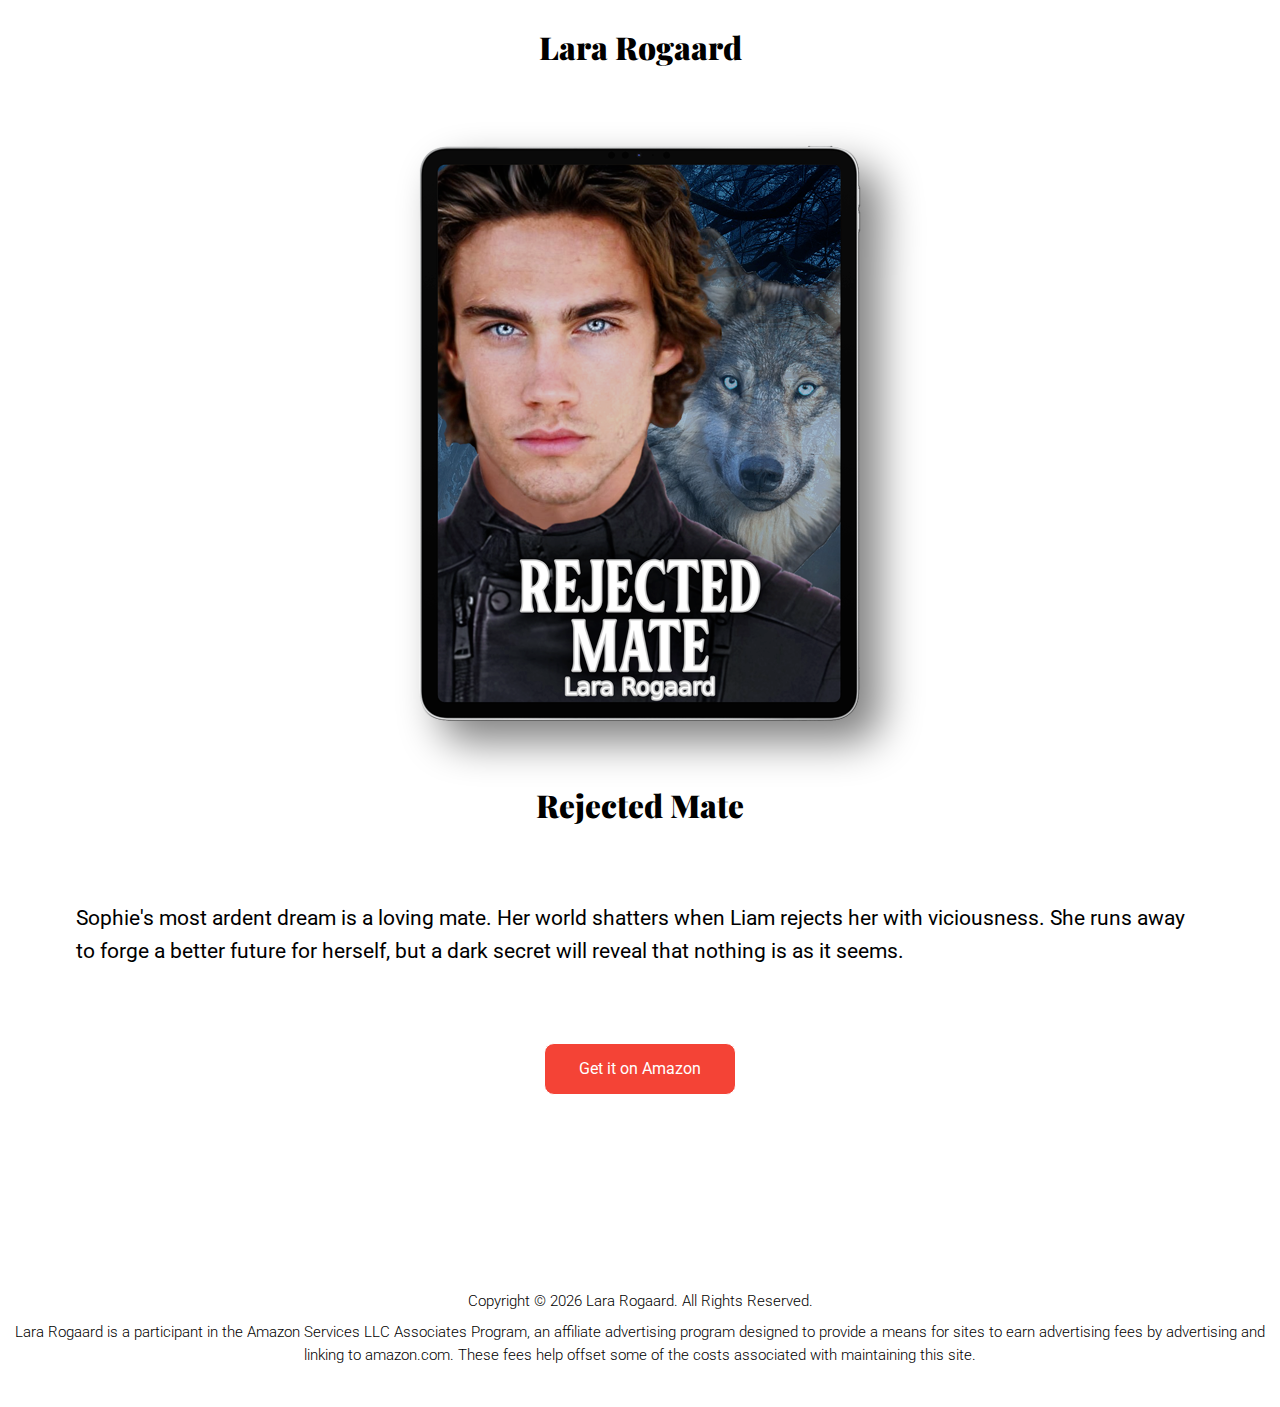
==== index.html @ 70e8990d "Add files via upload" ====
<!DOCTYPE html>
 <html lang="en">
 <head>
   <meta charset="UTF-8">
   <meta name="viewport" content="width=device-width, initial-scale=1.0">
   <title>Lara Rogaard Author</title>
   <link rel="preconnect" href="https://fonts.gstatic.com">
   <link
     href="https://fonts.googleapis.com/css2?family=Playfair+Display:wght@900&family=Roboto:wght@300;400&display=swap"
     rel="stylesheet">
   <link rel="stylesheet" href="css/main.css">
 </head>

 <body>
   <section class="text-center">
     <div class="container container--narrow">
       <h2>Lara Rogaard</h2>
     </div>
   </section>

   <section class="">
     <div class="container">
       <div class="split">
         <div class="center">
         <div>
            <a href="https://amzn.to/3Ino4G6">
           <img src="img/cover1.png" alt="Rejected Mate by Lara Rogaard">
            </a>
         </div>
        </div>
       </div>
     </div>
   </section>

   <section>
     <div class="container">
       <h2 class="text-center">Rejected Mate</h2>
     </div>
   </section>

   <section class="">
     <div class="container">
       <div class="split">
         <div>
           <p>Sophie's most ardent dream is a loving mate. Her world shatters when Liam rejects her with viciousness. She runs away to forge a better future for herself, but a dark secret will reveal that nothing is as it seems.</p>
         </div>
       </div>
     </div>
   </section>

   <section class="">
     <div class="container">
       <div class="split">
         <div class="center">
    <a href="https://amzn.to/3Ino4G6" class="hero-btn">Get it on Amazon</a>
</div>
</div>
</div>
</section>

<!--footer-->
<section class="footer">
  <p>Copyright &copy; <script>document.write(new Date().getFullYear())</script> Lara Rogaard. All Rights Reserved.</p>
<p>
  Lara Rogaard is a participant in the Amazon Services LLC Associates Program, an affiliate advertising program designed to provide a means for sites to earn advertising fees by advertising and linking to amazon.com. These fees help offset some of the costs associated with maintaining this site.
</p>
</section>

 </body>
 </html>
---- css/main.css ----
:root {
  --clr-primary-200: #f3eed9;
  --clr-primary-400: black;

  --clr-neutral-100: #fff;
  --clr-neutral-900: #222c2a;

  --ff-primary: "Roboto", sans-serif;
  --ff-accent: "Playfair Display", sans-serif;
}

*,
*::before,
*::after {
  box-sizing: border-box;
}

body {
  font-family: var(--ff-primary);
  font-weight: 400;
  font-size: 1.3125rem;
  line-height: 1.6;
  background-image: url("abc");
}

body,
h1,
h2,
h3,
p {
  margin: 0;
}

h1,
h2,
h3 {
  color: var(--clr-primary-400);
  font-family: var(--ff-accent);
  font-weight: 900;
  line-height: 1;
}

h2,
h3,
p {
  margin-bottom: 0.5em;
}

img {
  display: block;
  max-width: 100%;
  /*NEXT 3 LINES OF CODE ARE TO DROP A SHADOW ON THE IMAGE. I FOUND THIS CODE SOMEWHERE ELSE*/
  filter: brightness(120%);
  filter: contrast(120%);
  filter: drop-shadow(1.0000em 1.0000em 1.0000em gray);
}

.text-center {
  text-align: center;
}

header,
section {
  padding: 2rem 0;
  @media (min-width: 40em) {
    header,
    section {
      padding: 2rem 0;
    }
  }
}

.container {
  margin-inline: auto;
  width: min(90%, 70.5rem);
}

/*EXTRA CODE I FOUND TO CENTER IMAGE*/
.center {
  height: auto;
  display: flex;
  align-items: center;
  justify-content: center;
}


.split {
  display: flex;
  flex-direction: column;
}

@media (min-width: 40em) {
  .split {
    flex-direction: row;
  }

  .split > * {
    flex-basis: 100%;
  }

  .split > * + * {
    margin-left: 2em;
  }
}

.container--narrow {
  max-width: 34rem;
}

.bg-light {
  background-color: var(--clr-primary-200);
}

.bg-primary {
  color: var(--clr-neutral-100);
  background-color: var(--clr-primary-400);
}

.bg-dark {
  color: var(--clr-neutral-100);
  background-color: var(--clr-neutral-900);
}

.bg-primary h2,
.bg-dark h2 {
  color: var(--clr-primary-200);
}

/*EXTRA CODE I FOUND TO DRESS AMAZON BUY BUTTON: HERO-BTN*/
.hero-btn{
  text-decoration: none;
  border-radius: 10px;
  color: #fff;
  border: 1px solid #fff;
  padding: 12px 34px;
  font-size: 16px;
  background: #f44336;
  position: relative;
  cursor: pointer;
}

.hero-btn:hover{
  border: 5px solid #f44336;
  background: #f44336;
  font-size: 20px;
  transition: 0s;
}

.footer{
  text-align: center;
  font-weight: 300;
  font-size: 0.9125rem;
  line-height: 1.6;
  margin-top: 9em;
}
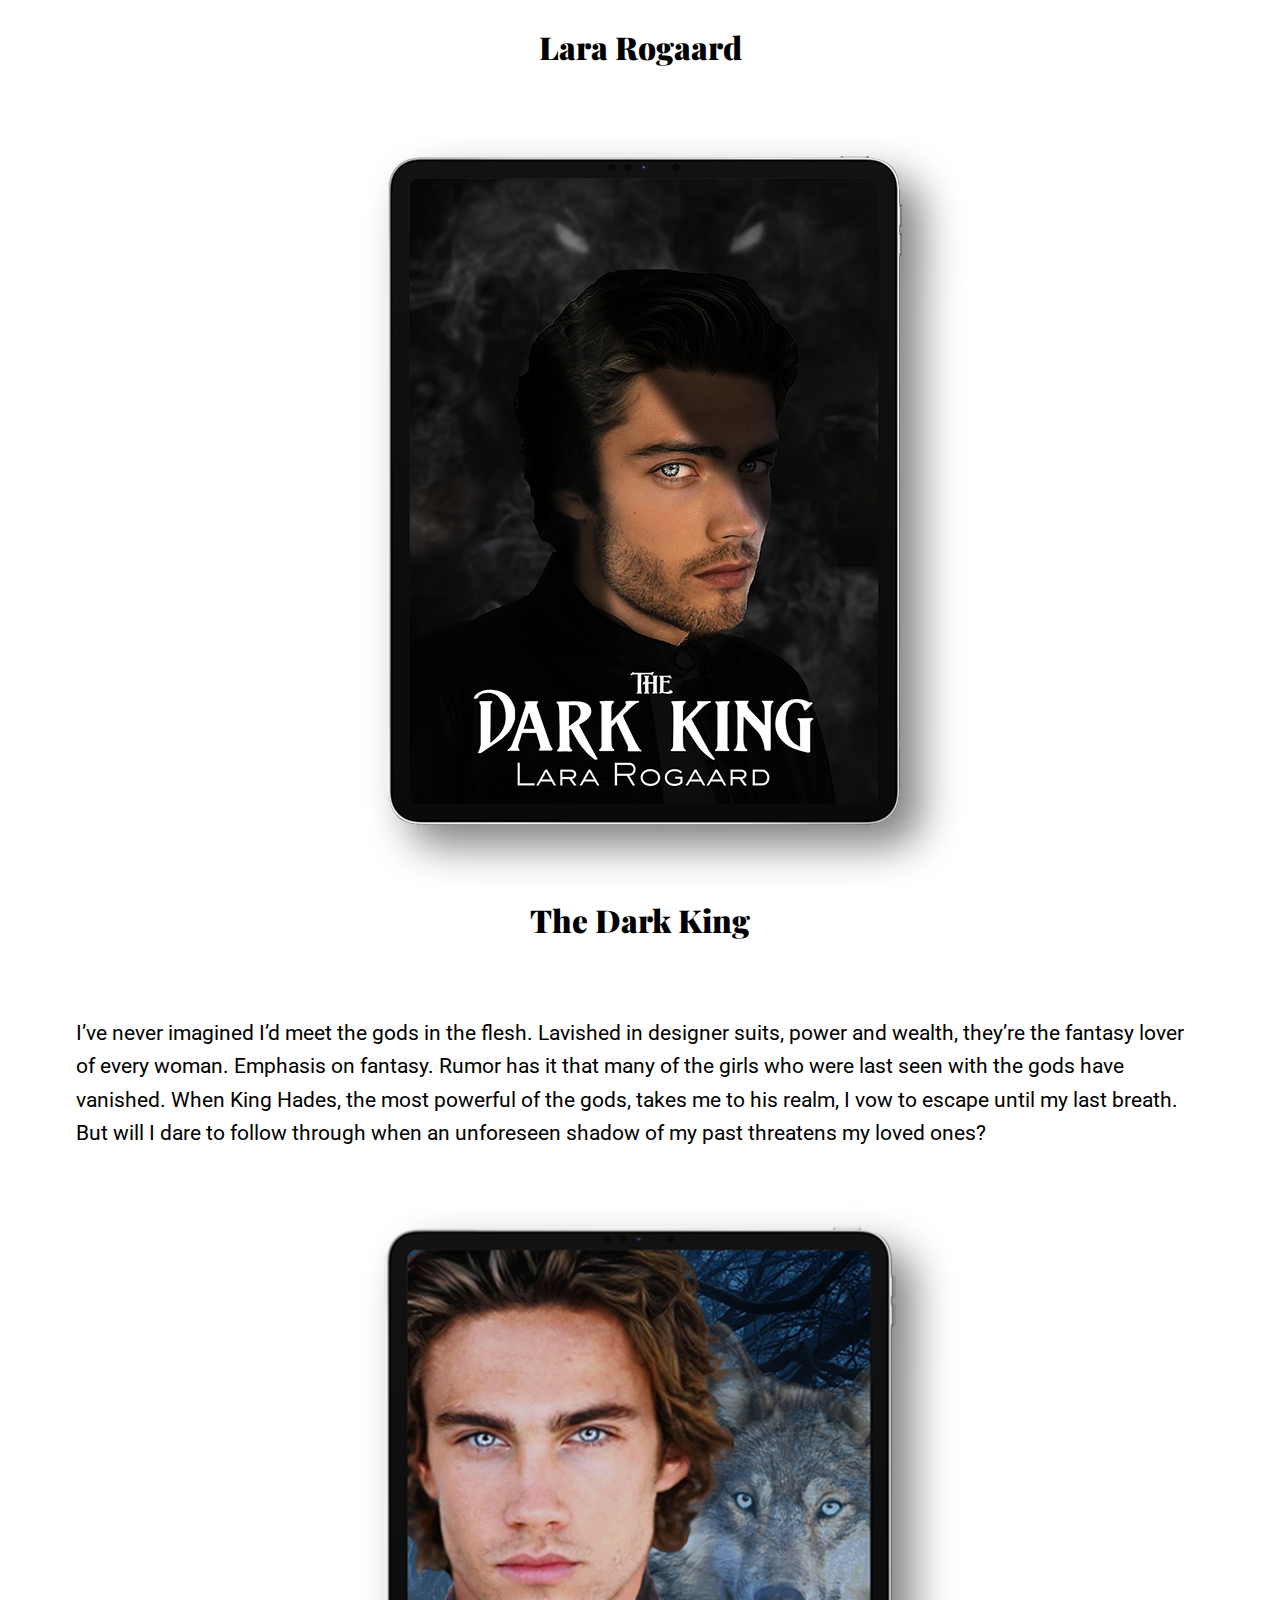
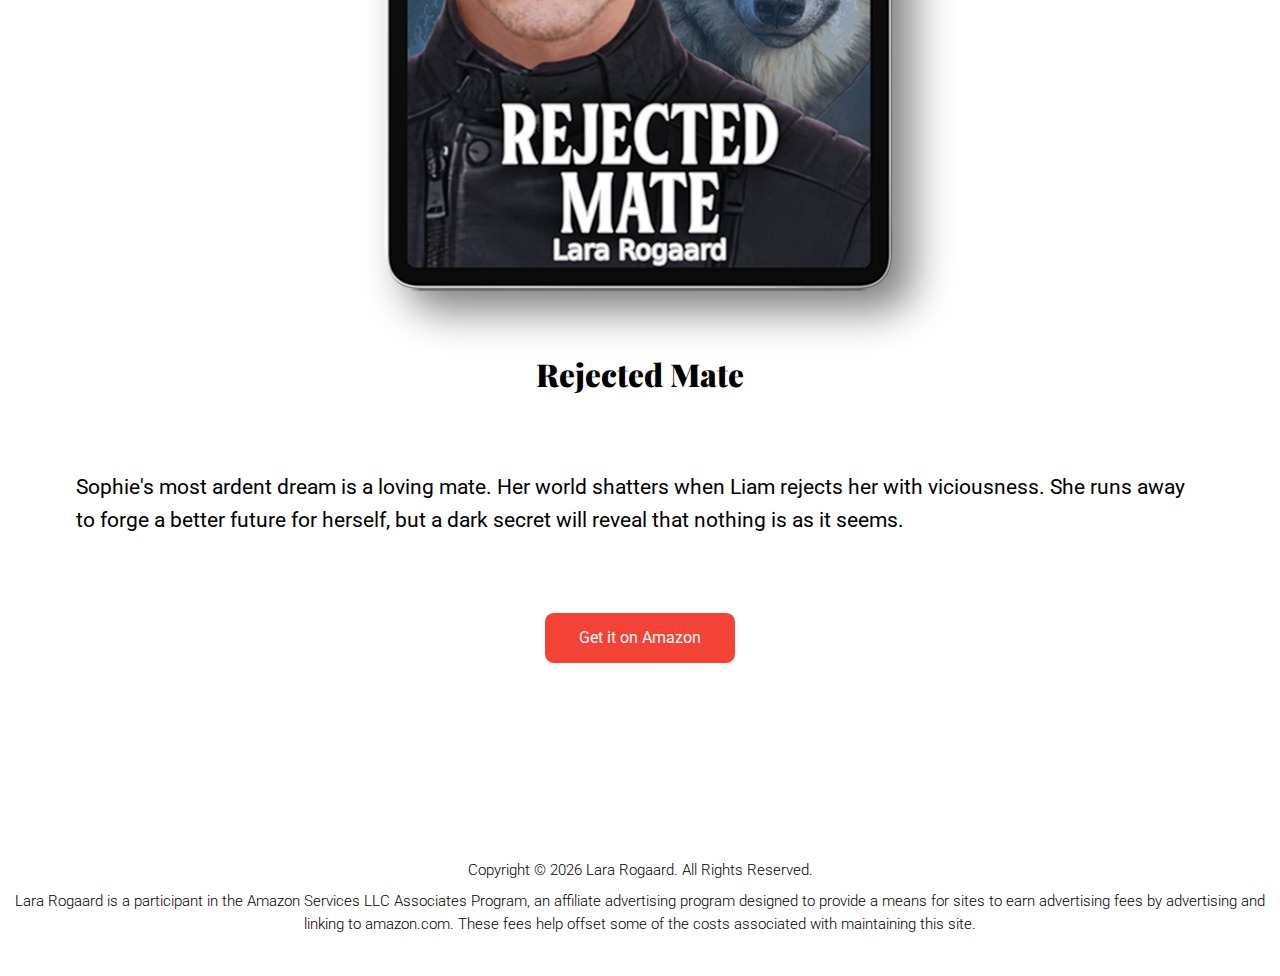
==== commit 630027e2: "Add files via upload" ====
--- a/index.html
+++ b/index.html
@@ -17,6 +17,45 @@
        <h2>Lara Rogaard</h2>
      </div>
    </section>
+
+
+
+
+
+   <section class="">
+    <div class="container">
+      <div class="split">
+        <div class="center">
+        <div>
+           <a href="https://amzn.to/3Ino4G6">
+          <img src="img/cover2.png" alt="The Dark King by Lara Rogaard">
+           </a>
+        </div>
+       </div>
+      </div>
+    </div>
+  </section>
+
+  <section>
+    <div class="container">
+      <h2 class="text-center">The Dark King</h2>
+    </div>
+  </section>
+
+  <section class="">
+    <div class="container">
+      <div class="split">
+        <div>
+          <p>I’ve never imagined I’d meet the gods in the flesh. Lavished in designer suits, power and wealth, they’re the fantasy lover of every woman. 
+            Emphasis on fantasy. 
+            Rumor has it that many of the girls who were last seen with the gods have vanished. When King Hades, the most powerful of the gods, takes me to his realm, I vow to escape until my last breath. But will I dare to follow through when an unforeseen shadow of my past threatens my loved ones?</p>
+        </div>
+      </div>
+    </div>
+  </section>
+
+
+
 
    <section class="">
      <div class="container">
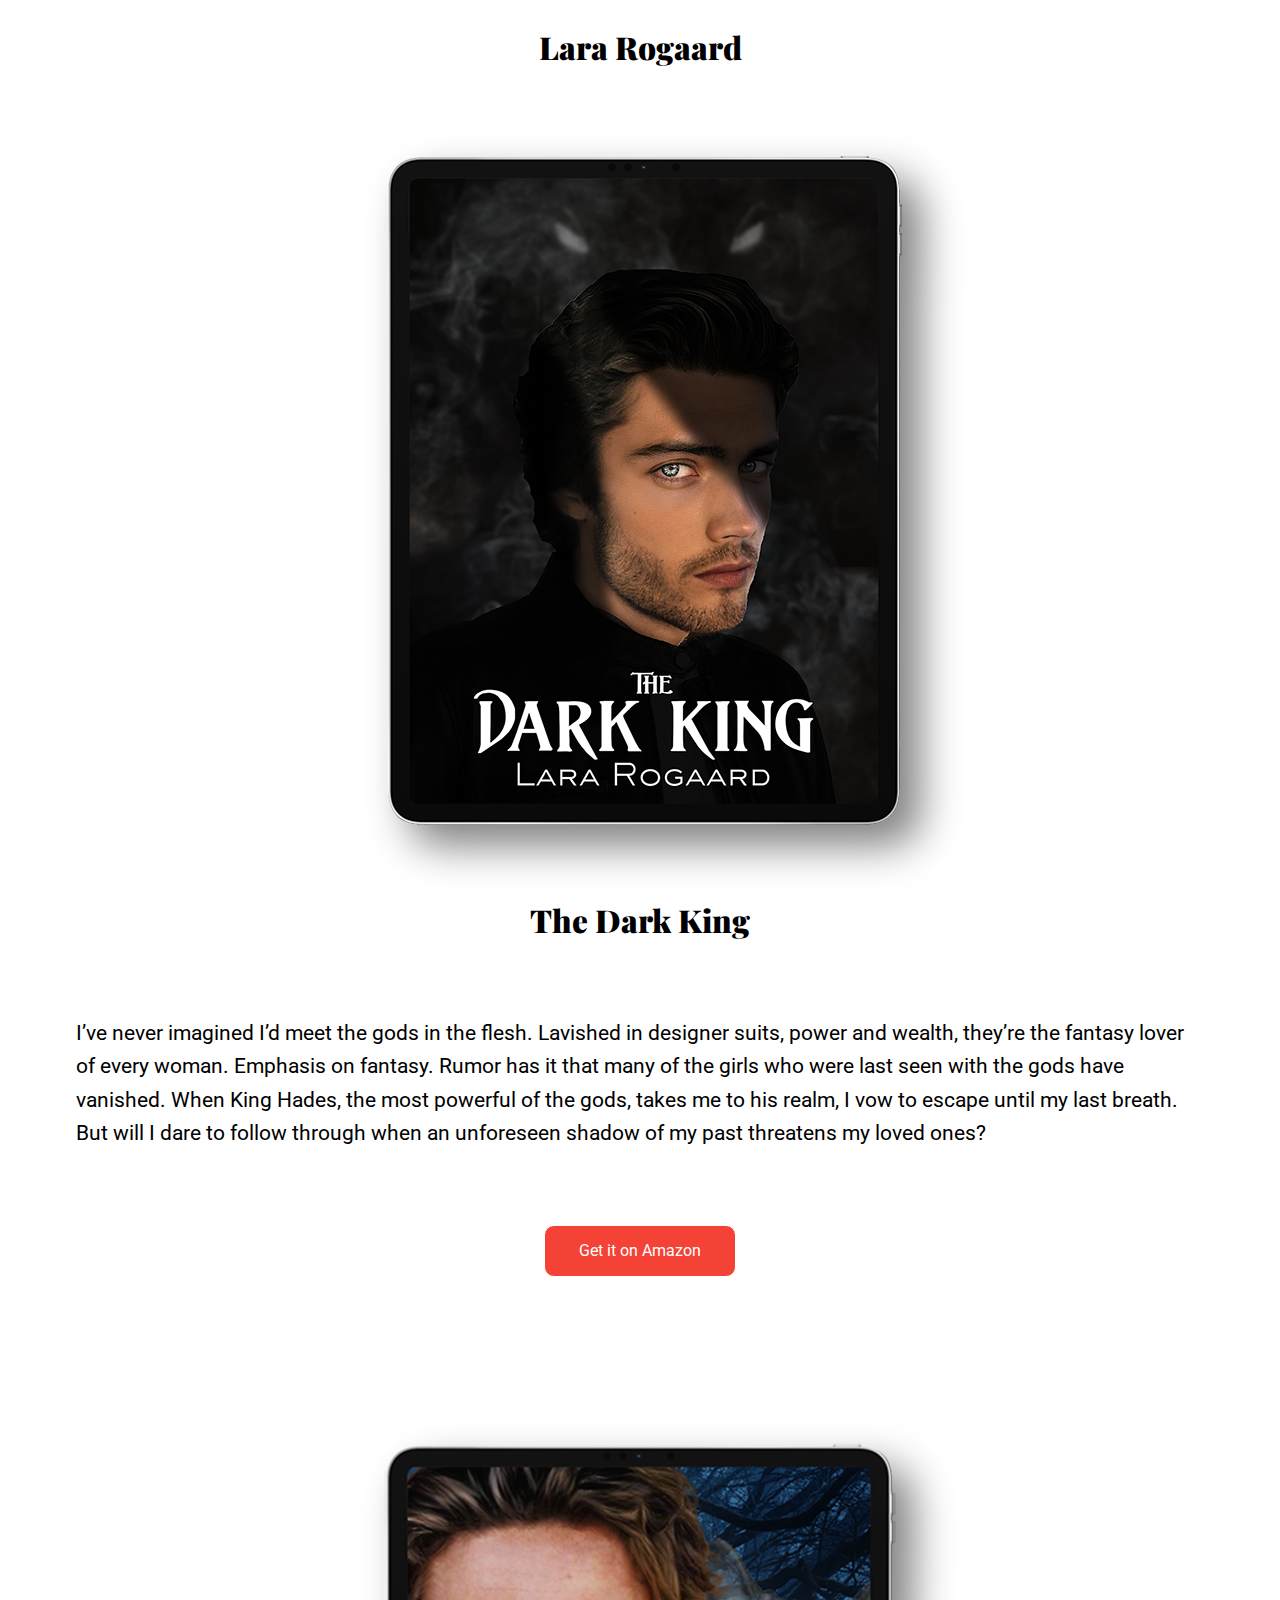
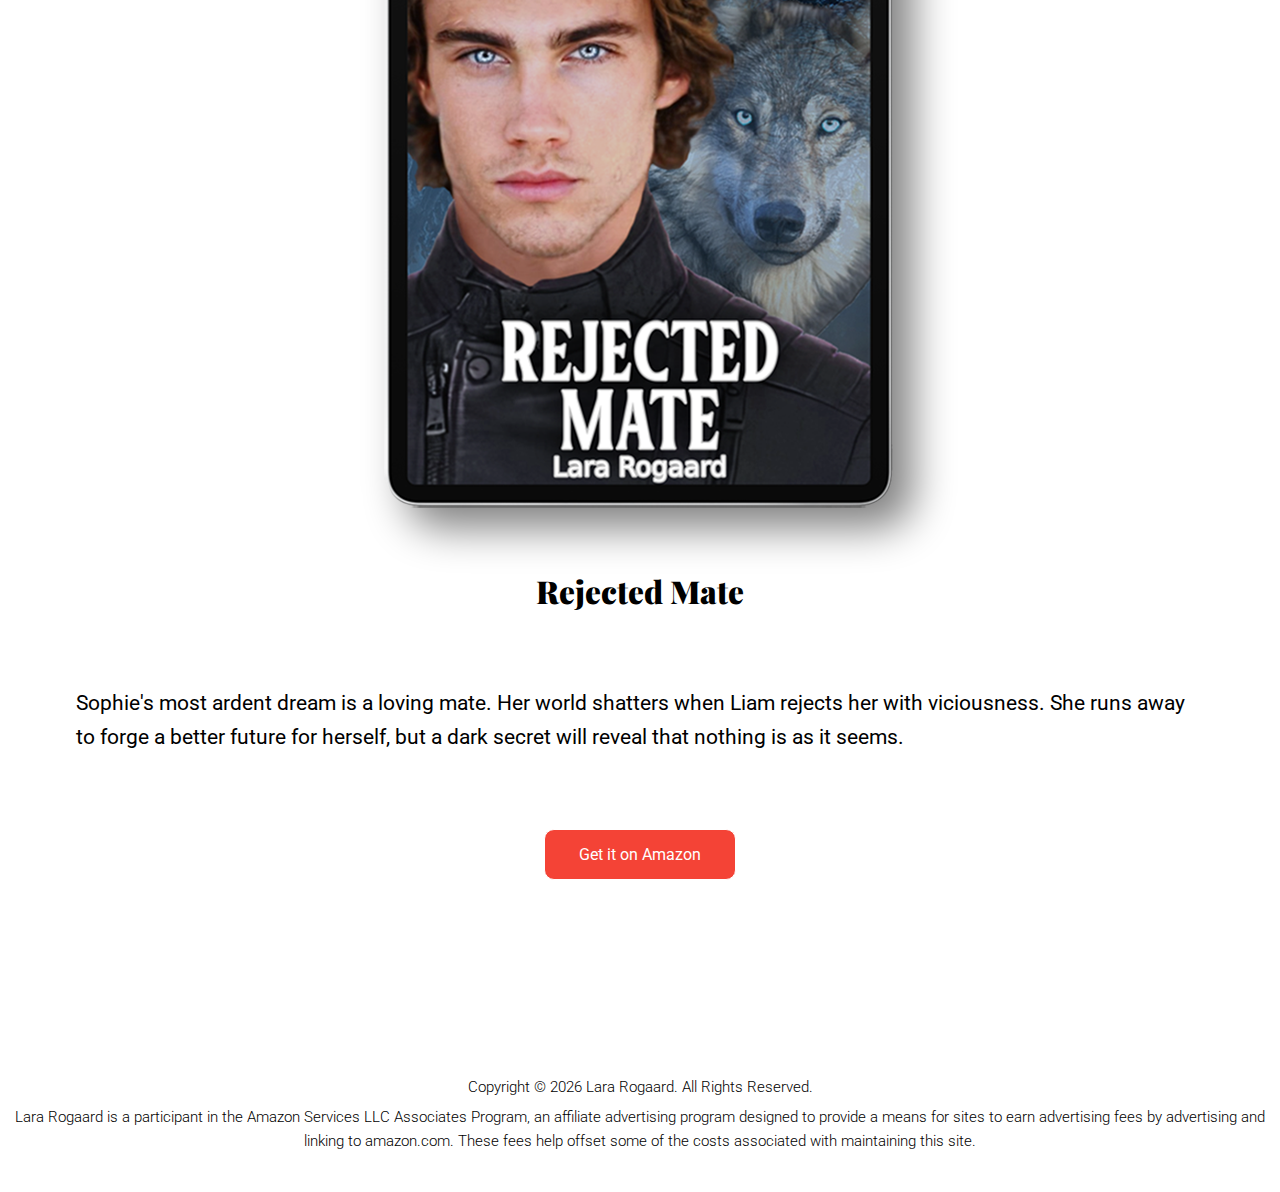
==== commit 735c89d1: "Add files via upload" ====
--- a/index.html
+++ b/index.html
@@ -55,7 +55,18 @@
   </section>
 
 
-
+  <section class="">
+    <div class="container">
+      <div class="split">
+        <div class="center">
+   <a href="https://amzn.to/3Ino4G6" class="hero-btn">Get it on Amazon</a>
+</div>
+</div>
+</div>
+</section>
+<br />
+<br />
+<br />
 
    <section class="">
      <div class="container">
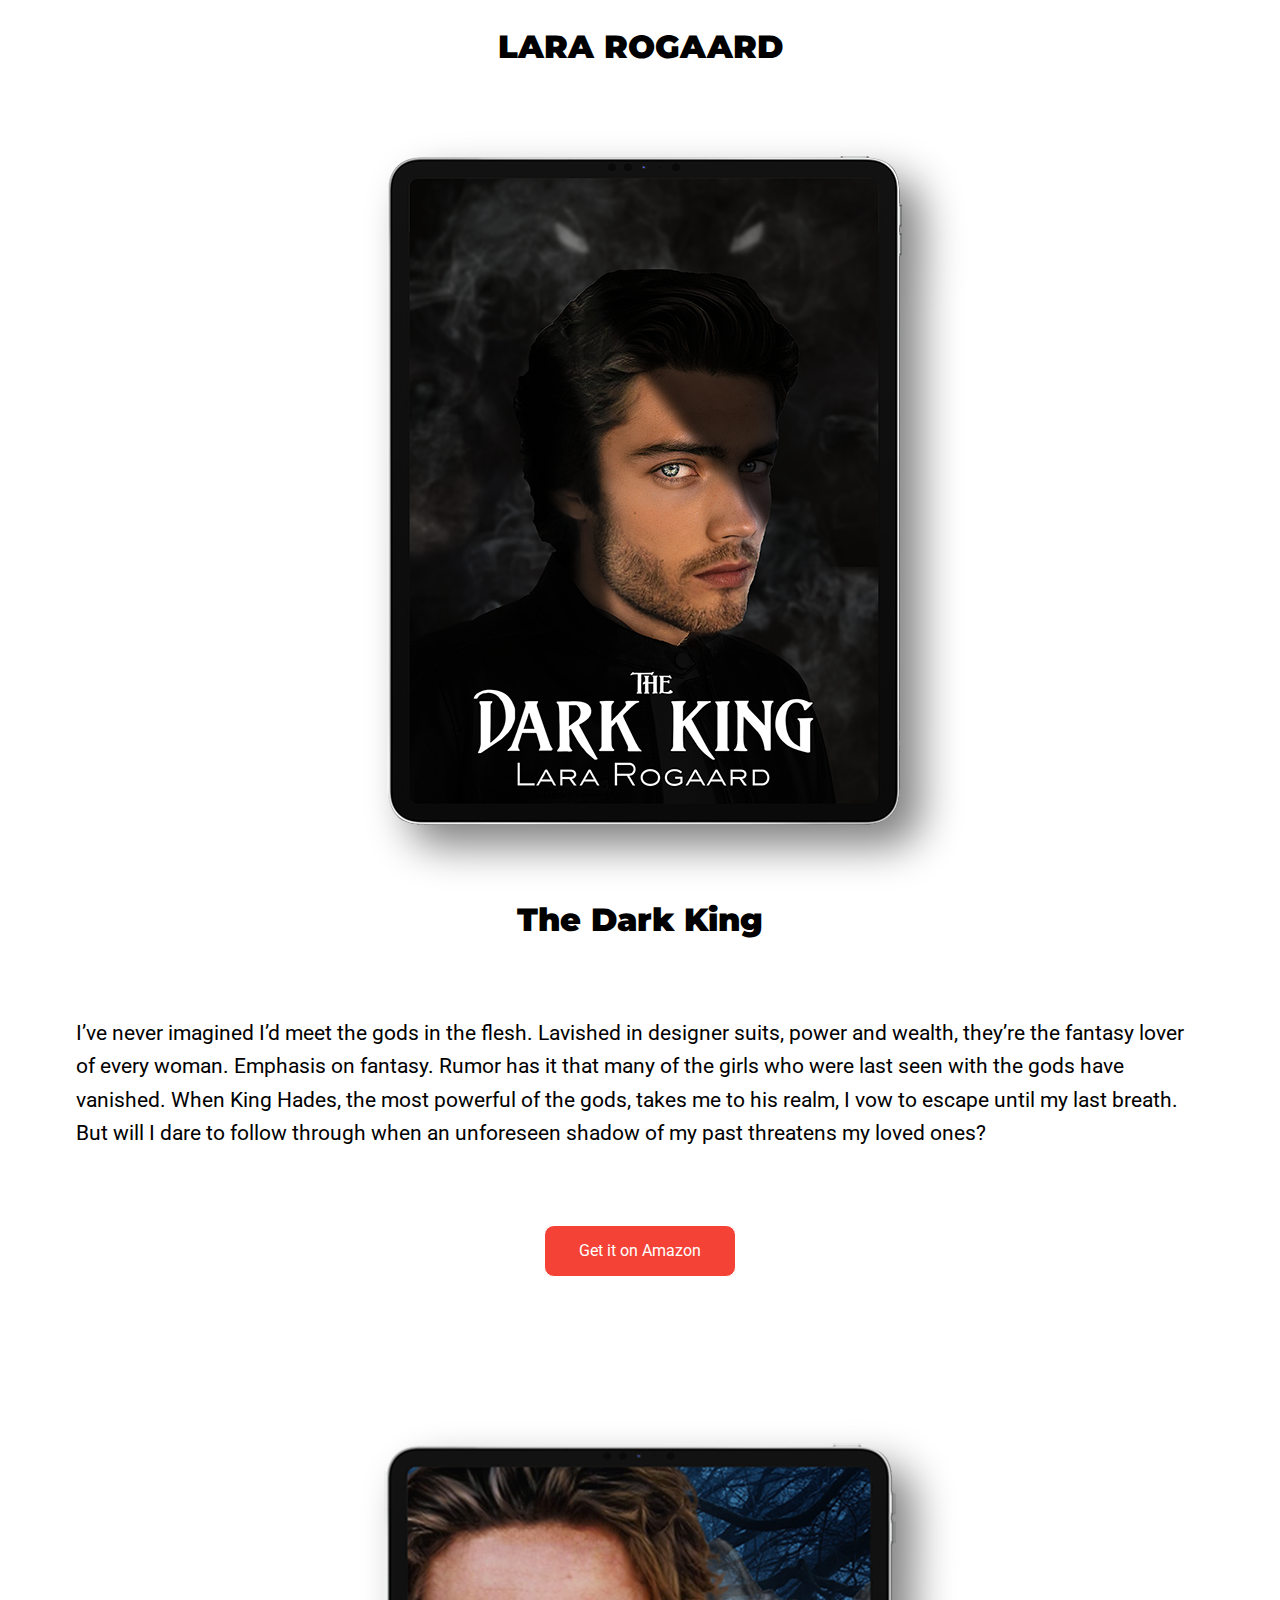
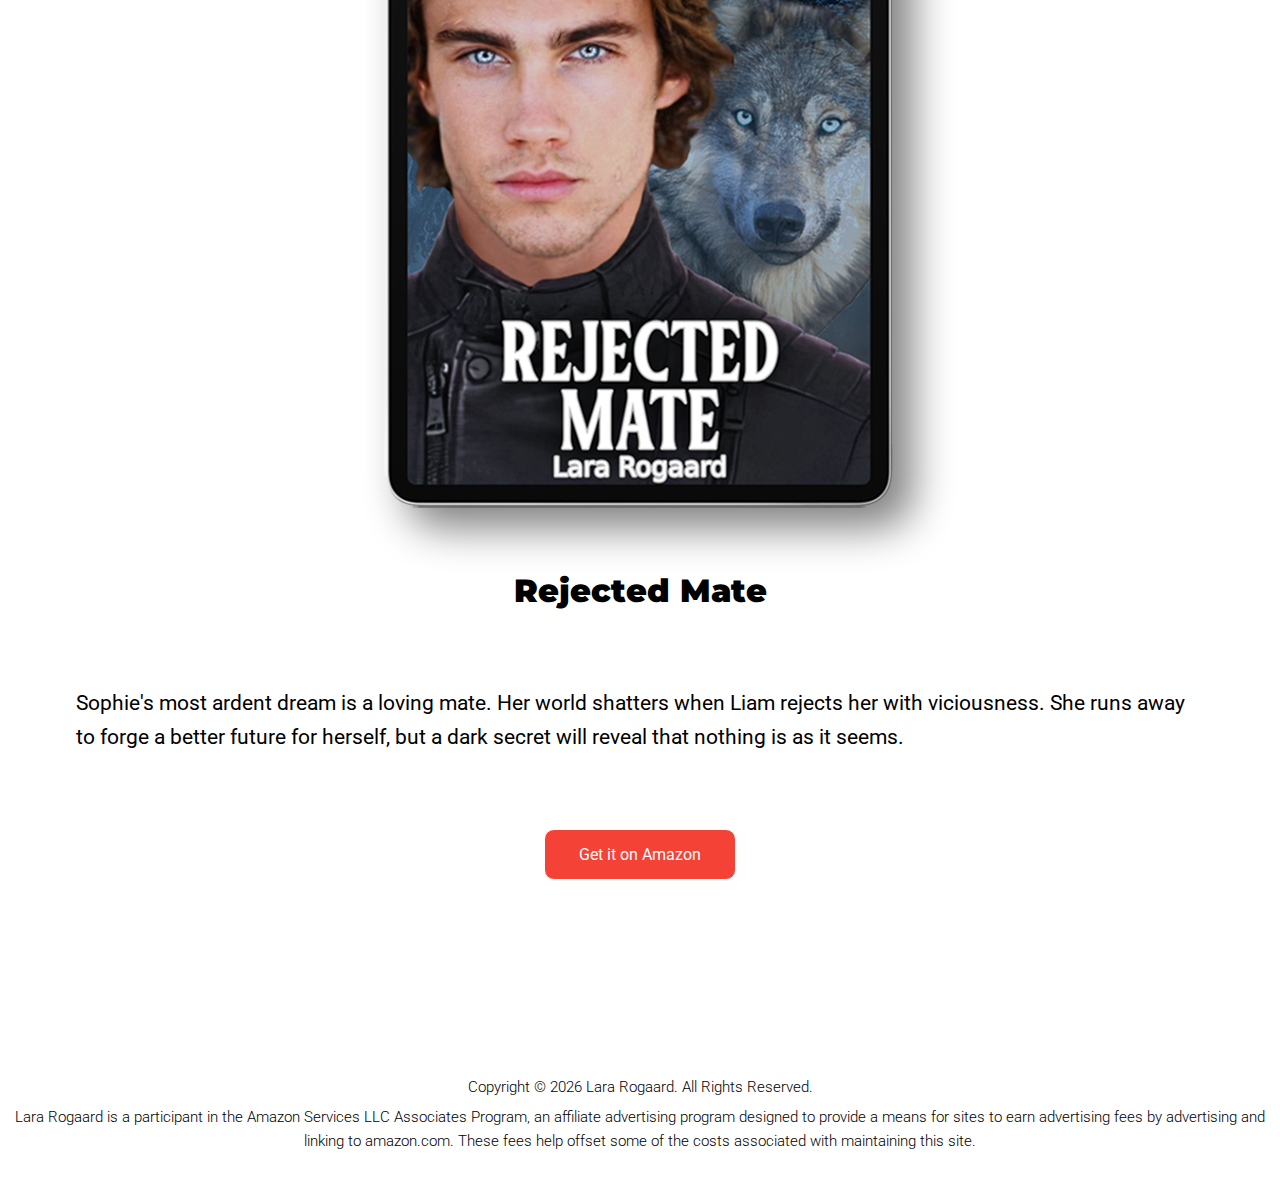
==== commit 25b0a3ac: "Add files via upload" ====
--- a/index.html
+++ b/index.html
@@ -6,7 +6,7 @@
    <title>Lara Rogaard Author</title>
    <link rel="preconnect" href="https://fonts.gstatic.com">
    <link
-     href="https://fonts.googleapis.com/css2?family=Playfair+Display:wght@900&family=Roboto:wght@300;400&display=swap"
+   href="https://fonts.googleapis.com/css2?family=Montserrat:wght@400&family=Roboto:wght@300;400&display=swap"
      rel="stylesheet">
    <link rel="stylesheet" href="css/main.css">
  </head>
@@ -14,12 +14,9 @@
  <body>
    <section class="text-center">
      <div class="container container--narrow">
-       <h2>Lara Rogaard</h2>
+       <h2>LARA ROGAARD</h2>
      </div>
    </section>
-
-
-
 
 
    <section class="">
@@ -27,7 +24,7 @@
       <div class="split">
         <div class="center">
         <div>
-           <a href="https://amzn.to/3Ino4G6">
+           <a href="https://amzn.to/3U8Uw6p">
           <img src="img/cover2.png" alt="The Dark King by Lara Rogaard">
            </a>
         </div>
@@ -35,6 +32,8 @@
       </div>
     </div>
   </section>
+
+
 
   <section>
     <div class="container">
@@ -59,7 +58,7 @@
     <div class="container">
       <div class="split">
         <div class="center">
-   <a href="https://amzn.to/3Ino4G6" class="hero-btn">Get it on Amazon</a>
+   <a href="https://amzn.to/3U8Uw6p" class="hero-btn">Get it on Amazon</a>
 </div>
 </div>
 </div>
--- a/css/main.css
+++ b/css/main.css
@@ -6,7 +6,7 @@
   --clr-neutral-900: #222c2a;
 
   --ff-primary: "Roboto", sans-serif;
-  --ff-accent: "Playfair Display", sans-serif;
+  --ff-accent: "Montserrat", sans-serif;
 }
 
 *,
@@ -75,12 +75,12 @@
   width: min(90%, 70.5rem);
 }
 
-/*EXTRA CODE I FOUND TO CENTER IMAGE*/
-.center {
-  height: auto;
-  display: flex;
-  align-items: center;
-  justify-content: center;
+/*EXTRA CODE I FOUND TO CENTER IMAGE*/
+.center {
+  height: auto;
+  display: flex;
+  align-items: center;
+  justify-content: center;
 }
 
 
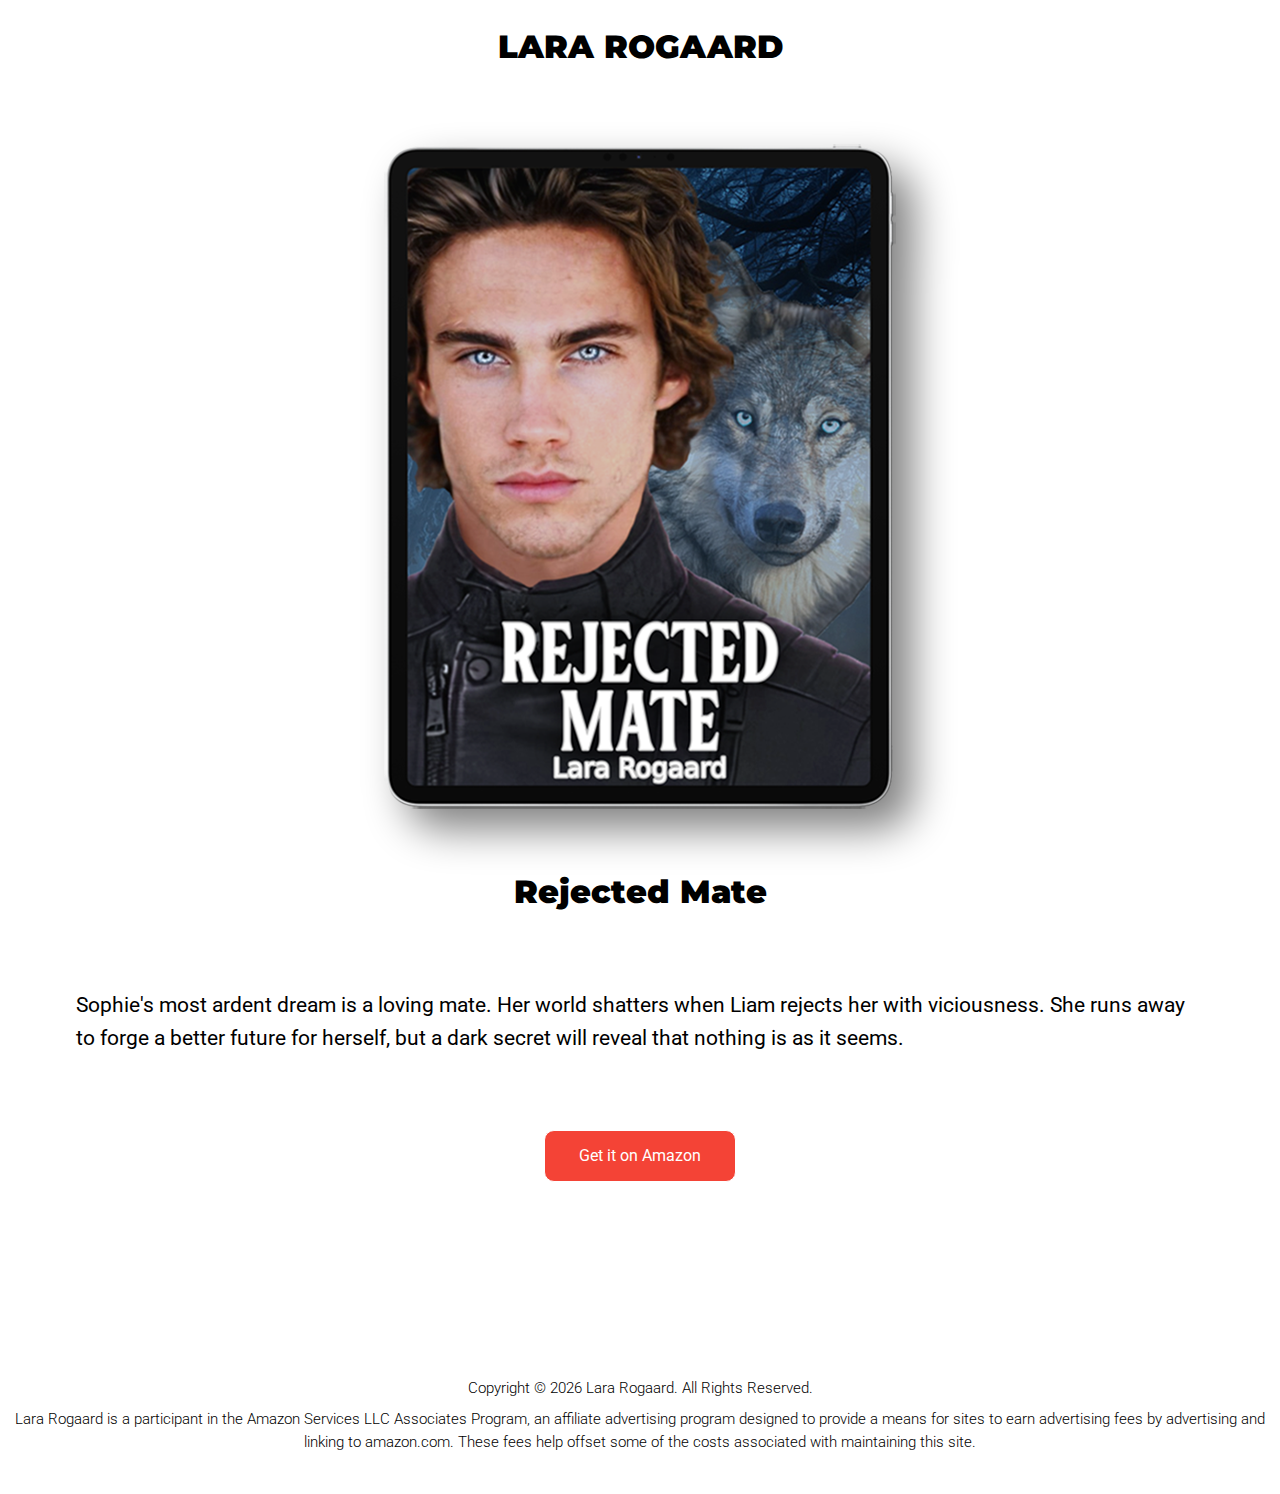
==== commit 7767871c: "Add files via upload" ====
--- a/index.html
+++ b/index.html
@@ -18,54 +18,6 @@
      </div>
    </section>
 
-
-   <section class="">
-    <div class="container">
-      <div class="split">
-        <div class="center">
-        <div>
-           <a href="https://amzn.to/3U8Uw6p">
-          <img src="img/cover2.png" alt="The Dark King by Lara Rogaard">
-           </a>
-        </div>
-       </div>
-      </div>
-    </div>
-  </section>
-
-
-
-  <section>
-    <div class="container">
-      <h2 class="text-center">The Dark King</h2>
-    </div>
-  </section>
-
-  <section class="">
-    <div class="container">
-      <div class="split">
-        <div>
-          <p>I’ve never imagined I’d meet the gods in the flesh. Lavished in designer suits, power and wealth, they’re the fantasy lover of every woman. 
-            Emphasis on fantasy. 
-            Rumor has it that many of the girls who were last seen with the gods have vanished. When King Hades, the most powerful of the gods, takes me to his realm, I vow to escape until my last breath. But will I dare to follow through when an unforeseen shadow of my past threatens my loved ones?</p>
-        </div>
-      </div>
-    </div>
-  </section>
-
-
-  <section class="">
-    <div class="container">
-      <div class="split">
-        <div class="center">
-   <a href="https://amzn.to/3U8Uw6p" class="hero-btn">Get it on Amazon</a>
-</div>
-</div>
-</div>
-</section>
-<br />
-<br />
-<br />
 
    <section class="">
      <div class="container">
